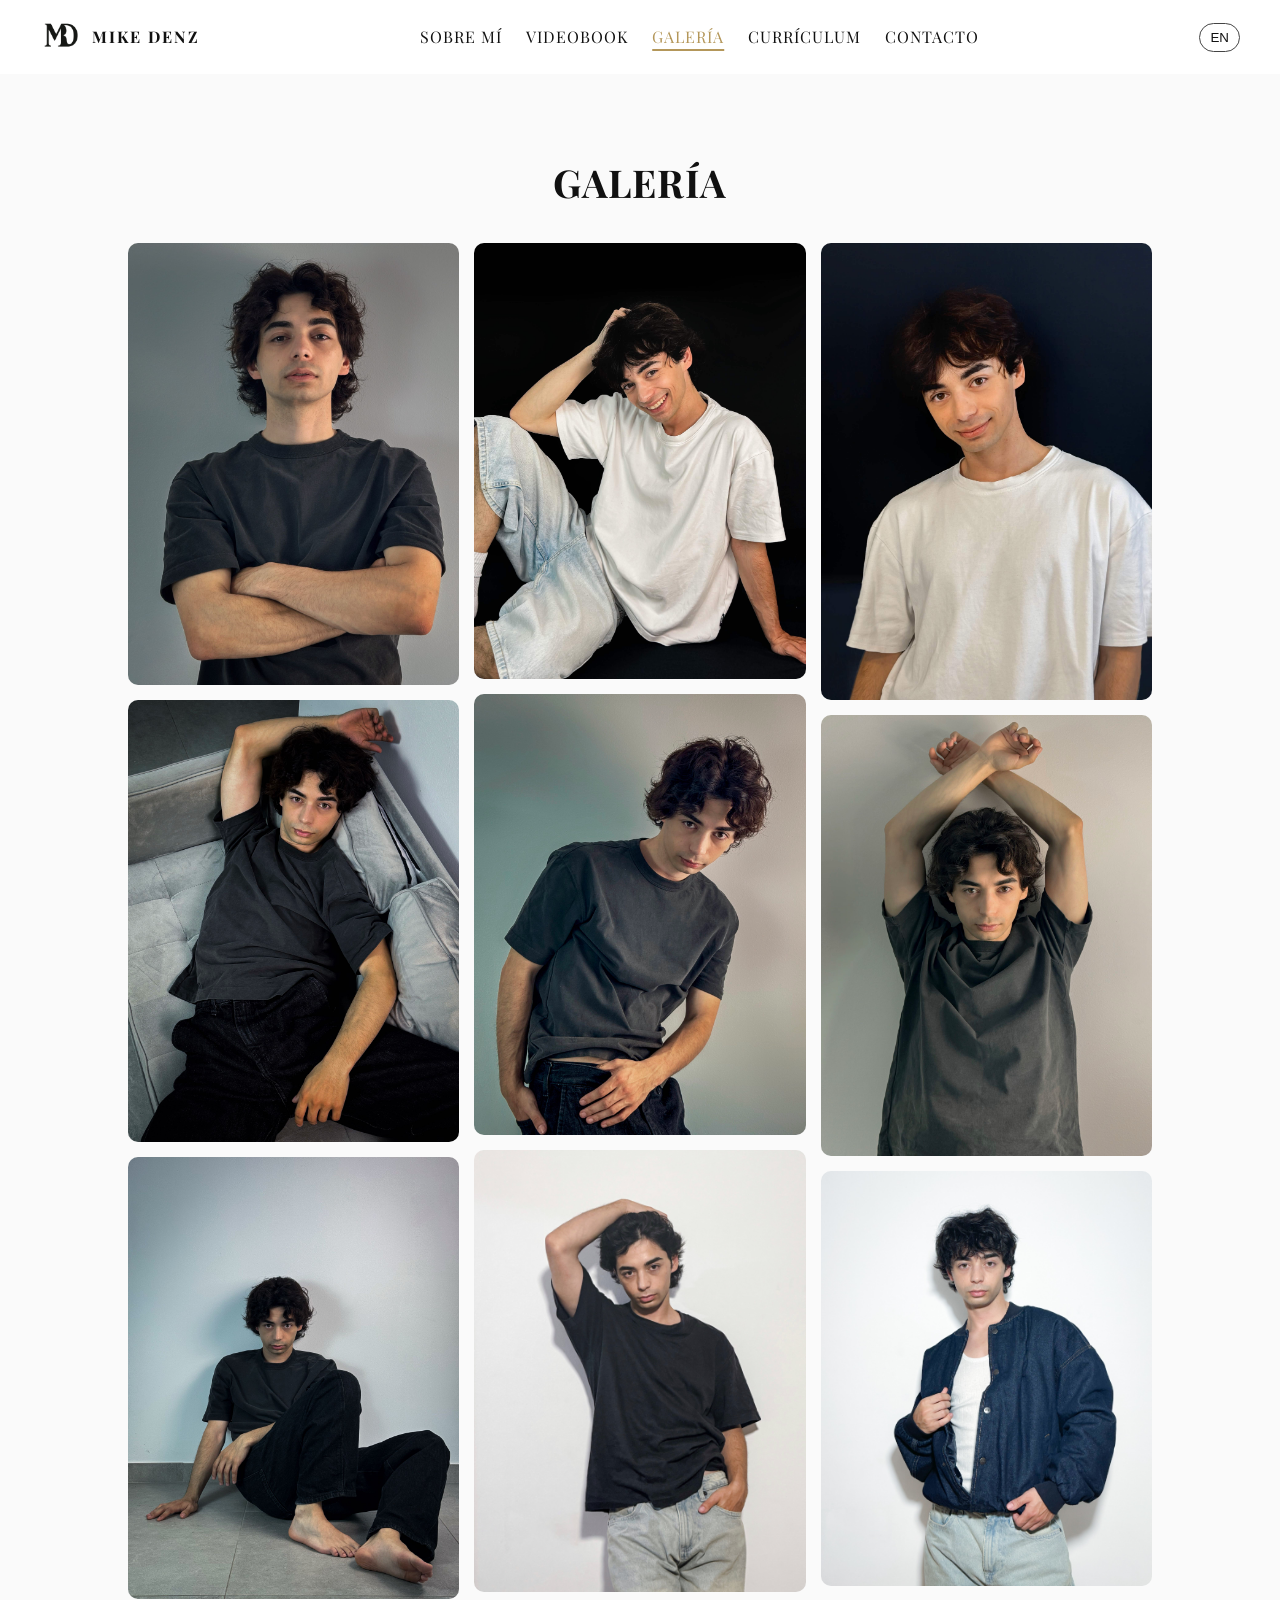
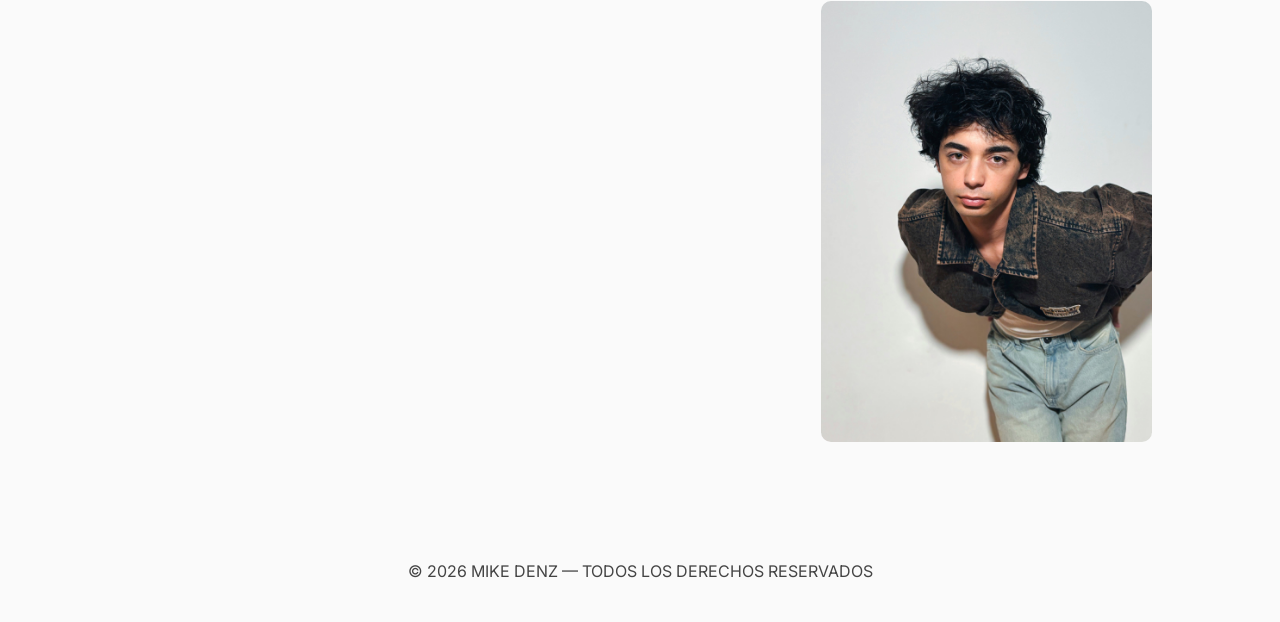
==== galeria.html @ fe351427 "Add files via upload" ====
<!DOCTYPE html>
<html lang="es" data-lang="es">
<head>
  <meta charset="UTF-8" />
  <meta name="viewport" content="width=device-width, initial-scale=1.0" />
  <title>Galería | Mike Denz</title>
  <link rel="stylesheet" href="style.css">
  <link rel="preconnect" href="https://fonts.googleapis.com">
  <link rel="preconnect" href="https://fonts.gstatic.com" crossorigin>
  <link href="https://fonts.googleapis.com/css2?family=Inter:wght@300;400;600&family=Playfair+Display:wght@600;700&display=swap" rel="stylesheet">
</head>
<body>
  <a href="#main-content" class="skip-link" data-i18n="skip">SALTAR AL CONTENIDO</a>

  <header>
    <nav>
      <a href="index.html" class="logo" aria-label="Inicio">
        <img src="logo-md.png" alt="Logo MD" class="logo-img" title="Inicio">
        <span class="logo-text">MIKE DENZ</span>
      </a>
      <ul class="nav-links">
        <li><a href="sobre-mi.html" data-i18n="nav.about">SOBRE MÍ</a></li>
        <li><a href="videobook.html" data-i18n="nav.showreel">VIDEOBOOK</a></li>
        <li><a href="galeria.html" class="active" data-i18n="nav.portfolio">GALERÍA</a></li>
        <li><a href="curriculum.html" data-i18n="nav.resume">CURRÍCULUM</a></li>
        <li><a href="contacto.html" data-i18n="nav.contact">CONTACTO</a></li>
      </ul>
      <button id="langToggle" class="lang-btn" aria-label="Cambiar idioma">EN</button>
    </nav>
  </header>

  <main id="main-content">
    <section class="gallery" style="padding-top: 150px;">
      <h2 data-i18n="gallery.title">GALERÍA</h2>
      <div class="grid">
        <img src="foto10.jpg" alt="Retrato profesional 4" loading="lazy">
        <img src="foto12.jpg" alt="Retrato profesional 4" loading="lazy">
        <img src="foto11.jpg" alt="Retrato profesional 4" loading="lazy">
        <img src="foto8.jpg" alt="Retrato profesional 8" loading="lazy">
        <img src="foto9.jpg" alt="Retrato profesional 4" loading="lazy">
        <img src="foto5.jpg" alt="Retrato profesional 5" loading="lazy">
        <img src="foto6.jpg" alt="Retrato profesional 6" loading="lazy">
        <img src="foto7.jpg" alt="Retrato profesional 7" loading="lazy">
        <img src="foto1.jpg" alt="Retrato profesional 1" loading="lazy">
        <img src="foto2.jpg" alt="Retrato profesional 2" loading="lazy">
      </div>
    </section>
  </main>

  <footer>
    <p>© 2026 MIKE DENZ — <span data-i18n="footer.rights">TODOS LOS DERECHOS RESERVADOS</span></p>
  </footer>

  <script>
    const imgs=document.querySelectorAll('.grid img');
    const lb=document.createElement('div');
    lb.classList.add('lightbox');
    const lbImg=document.createElement('img');
    const lbClose=document.createElement('span');
    lbClose.classList.add('lightbox-close');
    lbClose.innerHTML='&times;';
    lb.appendChild(lbImg);lb.appendChild(lbClose);
    document.body.appendChild(lb);
    imgs.forEach(i=>i.addEventListener('click',()=>{lbImg.src=i.src;lb.classList.add('active')}));
    lbClose.addEventListener('click',()=>lb.classList.remove('active'));
    lb.addEventListener('click',e=>{if(e.target===lb)lb.classList.remove('active')});
  </script>
  <script src="app.js"></script>
</body>
</html>
---- style.css ----
/* ------------------------------
   BASE
------------------------------ */
*{margin:0;padding:0;box-sizing:border-box}
:root{--bg:#0f0f0f;--text:#f5f5f5;--accent:#b4975a;--subtext:#cfcfcf}
@media (prefers-color-scheme:light){:root{--bg:#fafafa;--text:#111;--accent:#b4975a;--subtext:#444}}
body{background:var(--bg);color:var(--text);font-family:'Inter',sans-serif;line-height:1.7;scroll-behavior:smooth;transition:background .4s,color .4s}

/* Skip link */
.skip-link{position:absolute;left:-9999px;top:auto}
.skip-link:focus{left:16px;top:16px;background:#000;color:#fff;padding:8px 12px;border-radius:6px;z-index:999}

/* ------------------------------
   HEADER / NAV
------------------------------ */
header{position:fixed;top:0;width:100%;background:rgba(15,15,15,.9);backdrop-filter:blur(10px);padding:16px 40px;z-index:10}
@media (prefers-color-scheme:light){header{background:rgba(255,255,255,.9)}}
nav{display:flex;align-items:center;justify-content:space-between;gap:20px}
.logo{display:flex;align-items:center;gap:10px;text-decoration:none;color:var(--text)}
.logo-img{width:42px;height:auto;display:block;background:transparent;filter:none;transition:transform .3s}
@media (prefers-color-scheme:dark){.logo-img{filter:invert(1)}}
.logo:hover .logo-img{transform:scale(1.06)}
.logo-text{font-family:'Playfair Display',serif;font-weight:700;letter-spacing:2px;text-transform:uppercase}
.nav-links{list-style:none;display:flex;gap:24px}
.nav-links a{color:var(--text);text-decoration:none;transition:.3s;font-family:'Playfair Display',serif;text-transform:uppercase;letter-spacing:1px}
.nav-links a:hover{color:var(--accent)}
.lang-btn{border:1px solid var(--subtext);background:transparent;color:var(--text);padding:6px 10px;border-radius:999px;cursor:pointer;transition:.3s}
.lang-btn:hover{border-color:var(--text)}

/* ------------------------------
   HERO
------------------------------ */
.hero{height:100vh;background:url('hero.jpg') center 35%/cover no-repeat;display:flex;align-items:center;justify-content:center;text-align:center;position:relative}
.hero::after{content:"";position:absolute;inset:0;background:rgba(0,0,0,.45)}
.hero-text{position:relative;z-index:2}
.hero-text h2{font-size:clamp(1.8rem,4vw,2.8rem);letter-spacing:1px;font-family:'Playfair Display',serif;text-transform:uppercase}
.btn{display:inline-block;margin-top:16px;padding:10px 24px;background:var(--accent);color:#000;border-radius:28px;text-decoration:none;font-weight:600;transition:.3s;font-family:'Inter',sans-serif}
.btn:hover{transform:scale(1.04)}
.btn-ghost{background:transparent;border:1px solid var(--accent);color:var(--text);margin-left:10px}

/* ------------------------------
   QUOTE
------------------------------ */
.quote{padding:60px 10%;display:flex;justify-content:center;background:var(--bg)}
blockquote{text-align:center;font-style:italic;color:var(--subtext);font-size:clamp(1rem,2.3vw,1.4rem);max-width:700px;margin:auto;opacity:0;transform:translateY(20px);animation:fadeIn 1.2s ease-out .2s forwards;font-family:'Playfair Display',serif;letter-spacing:.5px}
.quote-text{font-style:italic;text-transform:none;color:var(--subtext)}
blockquote cite{display:block;margin-top:8px;color:var(--accent);font-style:normal;font-weight:600;letter-spacing:1px}
@keyframes fadeIn{to{opacity:1;transform:translateY(0)}}

/* ------------------------------
   SECTIONS
------------------------------ */
section{padding:80px 10%}
h2{font-family:'Playfair Display',serif;text-transform:uppercase;text-align:center;margin-bottom:28px;font-size:clamp(1.6rem,3.5vw,2.4rem);font-weight:700;letter-spacing:1px}

/* ------------------------------
   SHOWREEL (Video)
------------------------------ */
.video-container{max-width:1200px;margin:0 auto}
.video-wrapper{position:relative;width:100%;aspect-ratio:16/9;border-radius:12px;overflow:hidden}
.video-wrapper iframe{position:absolute;inset:0;width:100%;height:100%}

/* ------------------------------
   PORTFOLIO (Galería)
------------------------------ */
.gallery{background:var(--bg)}
.grid{column-count:3;column-gap:15px;max-width:1200px;margin:0 auto}
@media (max-width:900px){.grid{column-count:2}}
@media (max-width:600px){.grid{column-count:1}}
.grid img{width:100%;margin-bottom:15px;border-radius:10px;display:block;transition:transform .3s,opacity .3s}
.grid img:hover{transform:scale(1.02);opacity:.95}

/* ------------------------------
   LIGHTBOX
------------------------------ */
.lightbox{position:fixed;inset:0;background:rgba(0,0,0,.9);display:flex;justify-content:center;align-items:center;visibility:hidden;opacity:0;transition:.3s;z-index:100}
.lightbox.active{visibility:visible;opacity:1}
.lightbox img{max-width:90%;max-height:90%;border-radius:10px}
.lightbox-close{position:absolute;top:24px;right:36px;font-size:2rem;color:#fff;cursor:pointer}

/* ------------------------------
   CV (Currículum)
------------------------------ */
.cv{background:#141414;padding:100px 10%}
@media (prefers-color-scheme:light){.cv{background:#f7f7f7}}
.cv-header{text-align:left;margin-bottom:42px;color:var(--subtext);font-size:.95rem;font-family:'Inter',sans-serif}
.cv-header p{margin:6px 0}
.cv-header a{color:var(--accent);text-decoration:none}

.cv-table{max-width:900px;margin:0 auto}
.cv-table h3{border-bottom:2px solid var(--subtext);margin-top:36px;padding-bottom:6px;font-weight:600;font-family:'Playfair Display',serif;text-transform:uppercase;letter-spacing:.5px;color:var(--accent)}
.cv-row{display:grid;grid-template-columns:1.3fr .8fr 1.5fr;padding:12px 0;border-bottom:1px solid rgba(255,255,255,.12);font-family:'Inter',sans-serif}
.cv-project{font-weight:500}
.cv-role{text-align:center}
.cv-info{text-align:right}
@media (prefers-color-scheme:light){.cv-row{border-bottom:1px solid rgba(0,0,0,.12)}}

.cv-download{text-align:center;margin-top:36px}

/* CTA floating */
.cta-fab{position:fixed;right:16px;bottom:16px;background:var(--accent);color:#000;padding:12px 16px;border-radius:999px;text-decoration:none;font-weight:600;box-shadow:0 8px 30px rgba(0,0,0,.25);z-index:50;font-family:'Inter',sans-serif}
@media(min-width:900px){.cta-fab{display:none}}

/* ------------------------------
   CONTACT / FOOTER
------------------------------ */
.contact{text-align:center;padding:80px 10%}
.contact a{color:var(--accent);text-decoration:none;font-weight:500;font-family:'Inter',sans-serif}
footer{text-align:center;padding:36px;color:var(--subtext);font-family:'Inter',sans-serif}

/* ------------------------------
   ACCESSIBILITY
------------------------------ */
@media (prefers-reduced-motion:reduce){*{animation:none!important;transition:none!important}}
a:focus-visible,button:focus-visible{outline:2px solid var(--accent);outline-offset:2px}

/* ------------------------------
   RESPONSIVE
------------------------------ */
@media (max-width:768px){
  .nav-links{display:none}
  .cv-row{grid-template-columns:1fr}
  .cv-info,.cv-role{text-align:left}
}

/* Estado Activo del Menú */
.nav-links a.active {
  color: var(--accent);
  text-decoration: underline;
  text-decoration-thickness: 2px;
  text-underline-offset: 6px;
  background-color: transparent;
  padding: 0;
}
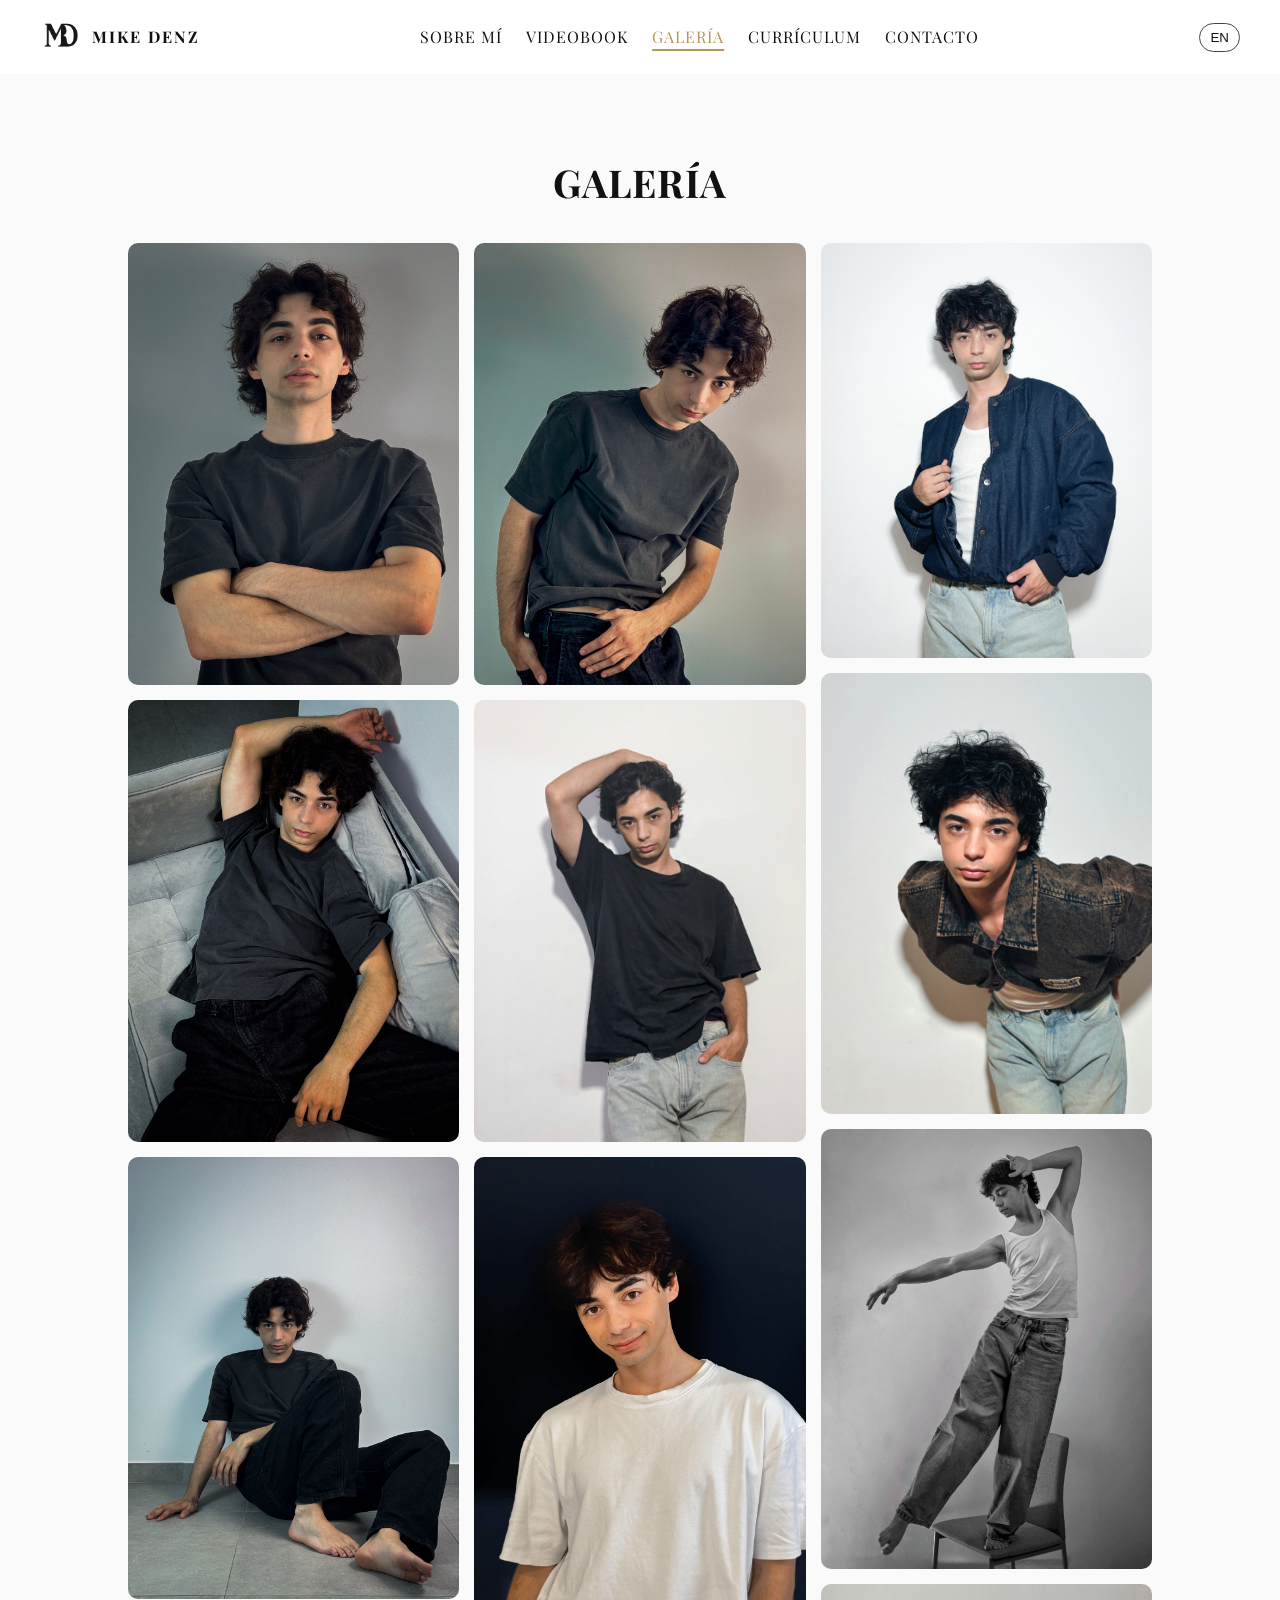
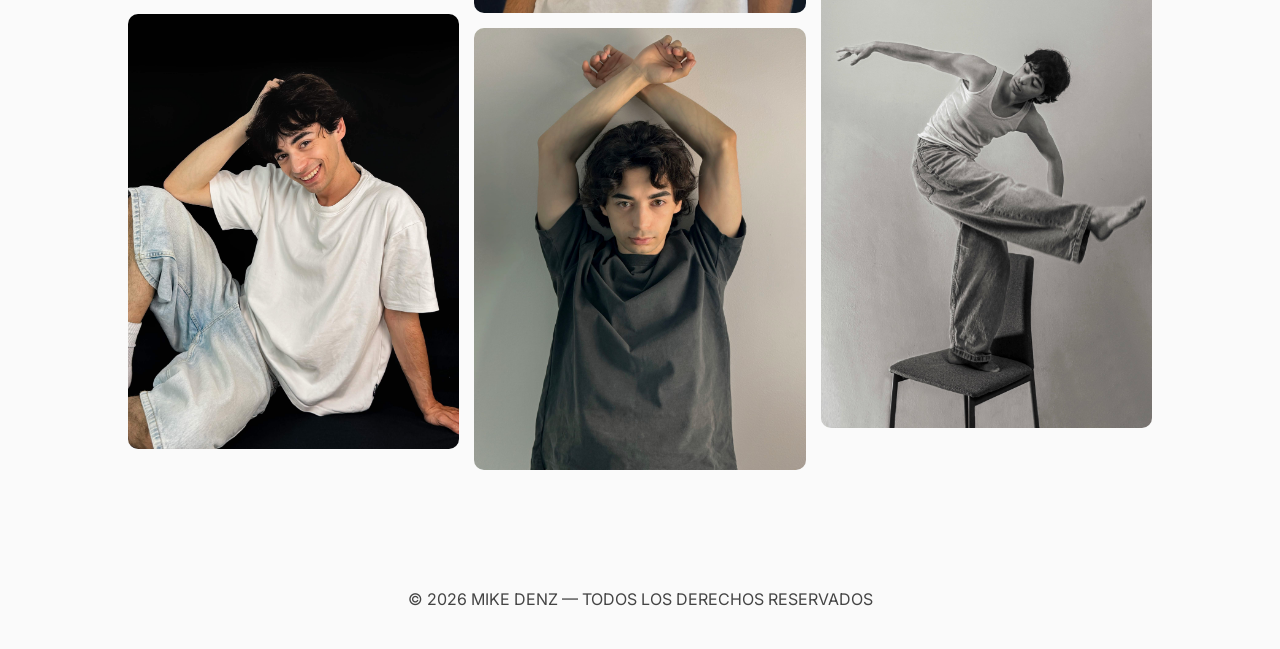
==== commit fb3dfad8: "Add files via upload" ====
--- a/galeria.html
+++ b/galeria.html
@@ -43,6 +43,8 @@
         <img src="foto7.jpg" alt="Retrato profesional 7" loading="lazy">
         <img src="foto1.jpg" alt="Retrato profesional 1" loading="lazy">
         <img src="foto2.jpg" alt="Retrato profesional 2" loading="lazy">
+        <img src="foto13.jpg" alt="Retrato profesional 2" loading="lazy">
+        <img src="foto14.jpg" alt="Retrato profesional 2" loading="lazy">
       </div>
     </section>
   </main>
--- a/style.css
+++ b/style.css
@@ -26,6 +26,16 @@
 .nav-links a:hover{color:var(--accent)}
 .lang-btn{border:1px solid var(--subtext);background:transparent;color:var(--text);padding:6px 10px;border-radius:999px;cursor:pointer;transition:.3s}
 .lang-btn:hover{border-color:var(--text)}
+
+/* Estado Activo del Menú */
+.nav-links a.active {
+  color: var(--accent);
+  text-decoration: underline;
+  text-decoration-thickness: 2px;
+  text-underline-offset: 6px;
+  background-color: transparent;
+  padding: 0;
+}
 
 /* ------------------------------
    HERO
@@ -115,20 +125,37 @@
 a:focus-visible,button:focus-visible{outline:2px solid var(--accent);outline-offset:2px}
 
 /* ------------------------------
-   RESPONSIVE
+   RESPONSIVE (MÓVIL)
 ------------------------------ */
 @media (max-width:768px){
-  .nav-links{display:none}
-  .cv-row{grid-template-columns:1fr}
-  .cv-info,.cv-role{text-align:left}
-}
-
-/* Estado Activo del Menú */
-.nav-links a.active {
-  color: var(--accent);
-  text-decoration: underline;
-  text-decoration-thickness: 2px;
-  text-underline-offset: 6px;
-  background-color: transparent;
-  padding: 0;
+  /* Ocultar el texto MIKE DENZ y dejar solo el logo MD */
+  .logo-text { 
+    display: none; 
+  }
+  
+  /* Permitir que el menú se divida en dos líneas */
+  nav { 
+    flex-wrap: wrap; 
+  }
+  header { 
+    padding: 12px 20px; 
+  }
+  
+  /* Mostrar los botones en la línea inferior ajustando el tamaño */
+  .nav-links { 
+    display: flex; 
+    width: 100%; 
+    justify-content: center; 
+    flex-wrap: wrap; 
+    gap: 12px; 
+    margin-top: 10px; 
+    font-size: 0.75rem; 
+  }
+  
+  .cv-row {
+    grid-template-columns: 1fr;
+  }
+  .cv-info, .cv-role {
+    text-align: left;
+  }
 }
